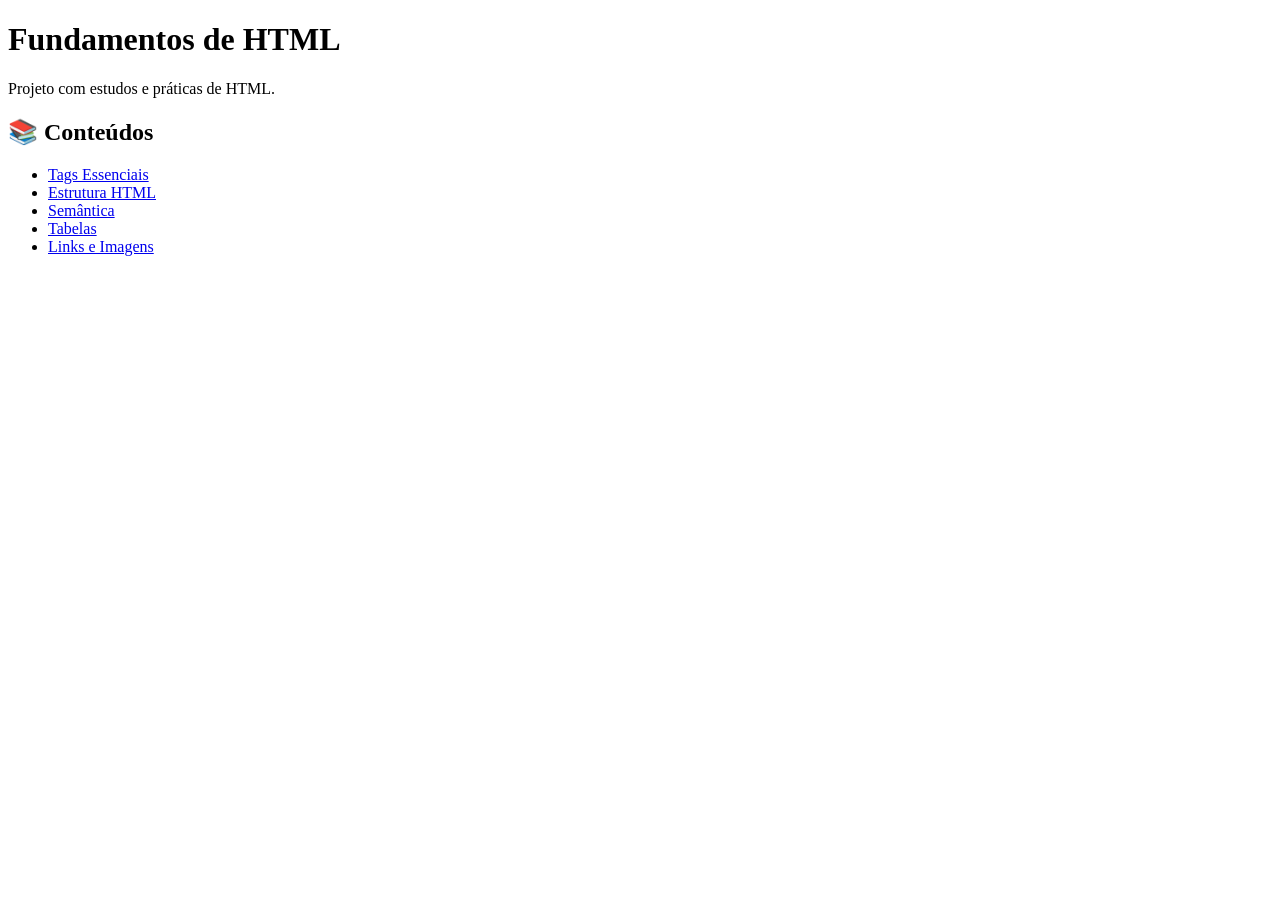
==== index.html @ d6fd26ad "adiciona index principal html" ====
<!DOCTYPE html>
<html lang="pt-BR">
<head>
  <meta charset="UTF-8">
  <title>Fundamentos de HTML</title>
</head>
<body>

  <h1>Fundamentos de HTML</h1>
  <p>Projeto com estudos e práticas de HTML.</p>

  <h2>📚 Conteúdos</h2>

  <ul>
    <li><a href="TAGS-ESSENCIAIS/index.html">Tags Essenciais</a></li>
    <li><a href="TAGS-ESTRUTURA-HTML/index.html">Estrutura HTML</a></li>
    <li><a href="semantica/index.html">Semântica</a></li>
    <li><a href="tabelas/index.html">Tabelas</a></li>
    <li><a href="atributos-links-imagens/index.html">Links e Imagens</a></li>
  </ul>

</body>
</html>
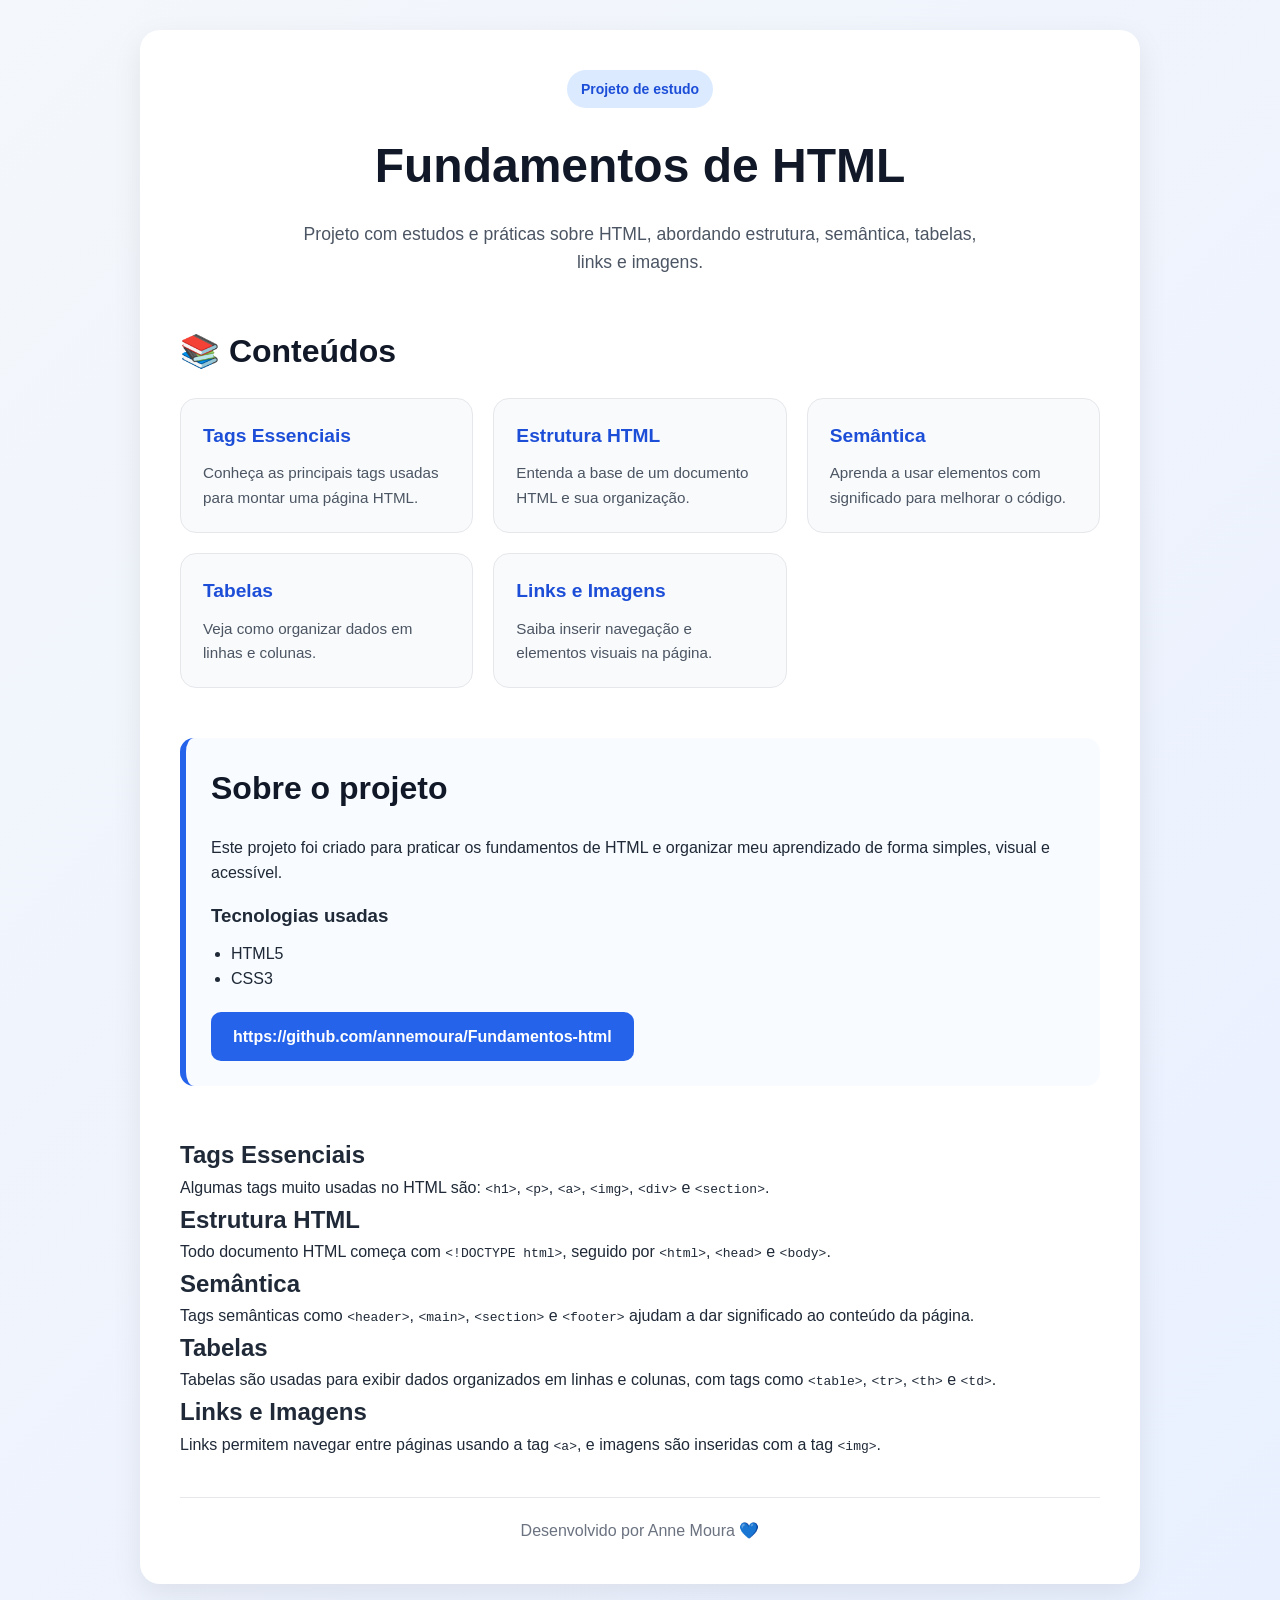
==== commit 92f6fcb8: "Adiciona estilo CSS ao projeto Fundamentos HTML" ====
--- a/index.html
+++ b/index.html
@@ -2,22 +2,116 @@
 <html lang="pt-BR">
 <head>
   <meta charset="UTF-8">
+  <meta name="viewport" content="width=device-width, initial-scale=1.0">
   <title>Fundamentos de HTML</title>
+  <link rel="stylesheet" href="style.css">
 </head>
 <body>
+  <main class="container">
+    <header class="hero">
+      <span class="tag">Projeto de estudo</span>
+      <h1>Fundamentos de HTML</h1>
+      <p class="descricao">
+        Projeto com estudos e práticas sobre HTML, abordando estrutura,
+        semântica, tabelas, links e imagens.
+      </p>
+    </header>
 
-  <h1>Fundamentos de HTML</h1>
-  <p>Projeto com estudos e práticas de HTML.</p>
+    <section class="conteudos">
+      <h2>📚 Conteúdos</h2>
 
-  <h2>📚 Conteúdos</h2>
+      <div class="grid-cards">
+        <a href="#tags" class="card">
+          <h3>Tags Essenciais</h3>
+          <p>Conheça as principais tags usadas para montar uma página HTML.</p>
+        </a>
 
-  <ul>
-    <li><a href="TAGS-ESSENCIAIS/index.html">Tags Essenciais</a></li>
-    <li><a href="TAGS-ESTRUTURA-HTML/index.html">Estrutura HTML</a></li>
-    <li><a href="semantica/index.html">Semântica</a></li>
-    <li><a href="tabelas/index.html">Tabelas</a></li>
-    <li><a href="atributos-links-imagens/index.html">Links e Imagens</a></li>
-  </ul>
+        <a href="#estrutura" class="card">
+          <h3>Estrutura HTML</h3>
+          <p>Entenda a base de um documento HTML e sua organização.</p>
+        </a>
 
+        <a href="#semantica" class="card">
+          <h3>Semântica</h3>
+          <p>Aprenda a usar elementos com significado para melhorar o código.</p>
+        </a>
+
+        <a href="#tabelas" class="card">
+          <h3>Tabelas</h3>
+          <p>Veja como organizar dados em linhas e colunas.</p>
+        </a>
+
+        <a href="#links-imagens" class="card">
+          <h3>Links e Imagens</h3>
+          <p>Saiba inserir navegação e elementos visuais na página.</p>
+        </a>
+      </div>
+    </section>
+
+    <section class="sobre">
+      <h2>Sobre o projeto</h2>
+      <p>
+        Este projeto foi criado para praticar os fundamentos de HTML e organizar
+        meu aprendizado de forma simples, visual e acessível.
+      </p>
+
+      <h3>Tecnologias usadas</h3>
+      <ul>
+        <li>HTML5</li>
+        <li>CSS3</li>
+      </ul>
+
+      <a href="https://github.com/annemoura/Fundamentos-html" target="_blank" class="botao">https://github.com/annemoura/Fundamentos-html</a>
+    </section>
+
+    <section id="tags" class="secao-estudo">
+      <h2>Tags Essenciais</h2>
+      <p>
+        Algumas tags muito usadas no HTML são:
+        <code>&lt;h1&gt;</code>, <code>&lt;p&gt;</code>, <code>&lt;a&gt;</code>,
+        <code>&lt;img&gt;</code>, <code>&lt;div&gt;</code> e <code>&lt;section&gt;</code>.
+      </p>
+    </section>
+
+    <section id="estrutura" class="secao-estudo">
+      <h2>Estrutura HTML</h2>
+      <p>
+        Todo documento HTML começa com <code>&lt;!DOCTYPE html&gt;</code>,
+        seguido por <code>&lt;html&gt;</code>, <code>&lt;head&gt;</code> e
+        <code>&lt;body&gt;</code>.
+      </p>
+    </section>
+
+    <section id="semantica" class="secao-estudo">
+      <h2>Semântica</h2>
+      <p>
+        Tags semânticas como <code>&lt;header&gt;</code>, <code>&lt;main&gt;</code>,
+        <code>&lt;section&gt;</code> e <code>&lt;footer&gt;</code> ajudam a dar
+        significado ao conteúdo da página.
+      </p>
+    </section>
+
+    <section id="tabelas" class="secao-estudo">
+      <h2>Tabelas</h2>
+      <p>
+        Tabelas são usadas para exibir dados organizados em linhas e colunas,
+        com tags como <code>&lt;table&gt;</code>, <code>&lt;tr&gt;</code>,
+        <code>&lt;th&gt;</code> e <code>&lt;td&gt;</code>.
+      </p>
+    </section>
+
+    <section id="links-imagens" class="secao-estudo">
+      <h2>Links e Imagens</h2>
+      <p>
+        Links permitem navegar entre páginas usando a tag
+        <code>&lt;a&gt;</code>, e imagens são inseridas com a tag
+        <code>&lt;img&gt;</code>.
+      </p>
+    </section>
+
+    <footer class="rodape">
+      <p>Desenvolvido por Anne Moura 💙</p>
+    </footer>
+  </main>
 </body>
 </html>
--- a/style.css
+++ b/style.css
@@ -0,0 +1,160 @@
+* {
+  margin: 0;
+  padding: 0;
+  box-sizing: border-box;
+}
+
+html {
+  scroll-behavior: smooth;
+}
+
+body {
+  font-family: Arial, Helvetica, sans-serif;
+  background: linear-gradient(135deg, #f4f7fb, #e9f0ff);
+  color: #1f2937;
+  line-height: 1.6;
+  padding: 30px 20px;
+}
+
+.container {
+  max-width: 1000px;
+  margin: 0 auto;
+  background: #ffffff;
+  border-radius: 20px;
+  padding: 40px;
+  box-shadow: 0 10px 30px rgba(0, 0, 0, 0.08);
+}
+
+.hero {
+  text-align: center;
+  margin-bottom: 50px;
+}
+
+.tag {
+  display: inline-block;
+  background-color: #dbeafe;
+  color: #1d4ed8;
+  font-size: 14px;
+  font-weight: bold;
+  padding: 8px 14px;
+  border-radius: 999px;
+  margin-bottom: 20px;
+}
+
+.hero h1 {
+  font-size: 3rem;
+  color: #111827;
+  margin-bottom: 15px;
+}
+
+.descricao {
+  font-size: 1.1rem;
+  color: #4b5563;
+  max-width: 700px;
+  margin: 0 auto;
+}
+
+.conteudos {
+  margin-bottom: 50px;
+}
+
+.conteudos h2,
+.sobre h2 {
+  font-size: 2rem;
+  margin-bottom: 20px;
+  color: #111827;
+}
+
+.grid-cards {
+  display: grid;
+  grid-template-columns: repeat(auto-fit, minmax(220px, 1fr));
+  gap: 20px;
+}
+
+.card {
+  background: #f9fafb;
+  border: 1px solid #e5e7eb;
+  border-radius: 16px;
+  padding: 22px;
+  text-decoration: none;
+  color: inherit;
+  transition: transform 0.25s ease, box-shadow 0.25s ease, border-color 0.25s ease;
+}
+
+.card:hover {
+  transform: translateY(-6px);
+  box-shadow: 0 10px 20px rgba(29, 78, 216, 0.12);
+  border-color: #93c5fd;
+}
+
+.card h3 {
+  color: #1d4ed8;
+  margin-bottom: 10px;
+  font-size: 1.2rem;
+}
+
+.card p {
+  color: #4b5563;
+  font-size: 0.95rem;
+}
+
+.sobre {
+  background: #f8fbff;
+  border-left: 6px solid #2563eb;
+  padding: 25px;
+  border-radius: 14px;
+  margin-bottom: 50px;
+}
+
+.sobre p {
+  margin-bottom: 15px;
+}
+
+.sobre h3 {
+  margin-bottom: 10px;
+  color: #1f2937;
+}
+
+.sobre ul {
+  margin-left: 20px;
+  margin-bottom: 20px;
+}
+
+.botao {
+  display: inline-block;
+  background: #2563eb;
+  color: white;
+  text-decoration: none;
+  padding: 12px 22px;
+  border-radius: 10px;
+  font-weight: bold;
+  transition: background 0.25s ease, transform 0.25s ease;
+}
+
+.botao:hover {
+  background: #1d4ed8;
+  transform: scale(1.03);
+}
+
+.rodape {
+  text-align: center;
+  margin-top: 40px;
+  padding-top: 20px;
+  border-top: 1px solid #e5e7eb;
+  color: #6b7280;
+}
+
+@media (max-width: 768px) {
+  .container {
+    padding: 25px;
+  }
+
+  .hero h1 {
+    font-size: 2.2rem;
+  }
+
+  .conteudos h2,
+  .sobre h2 {
+    font-size: 1.5rem;
+  }
+}
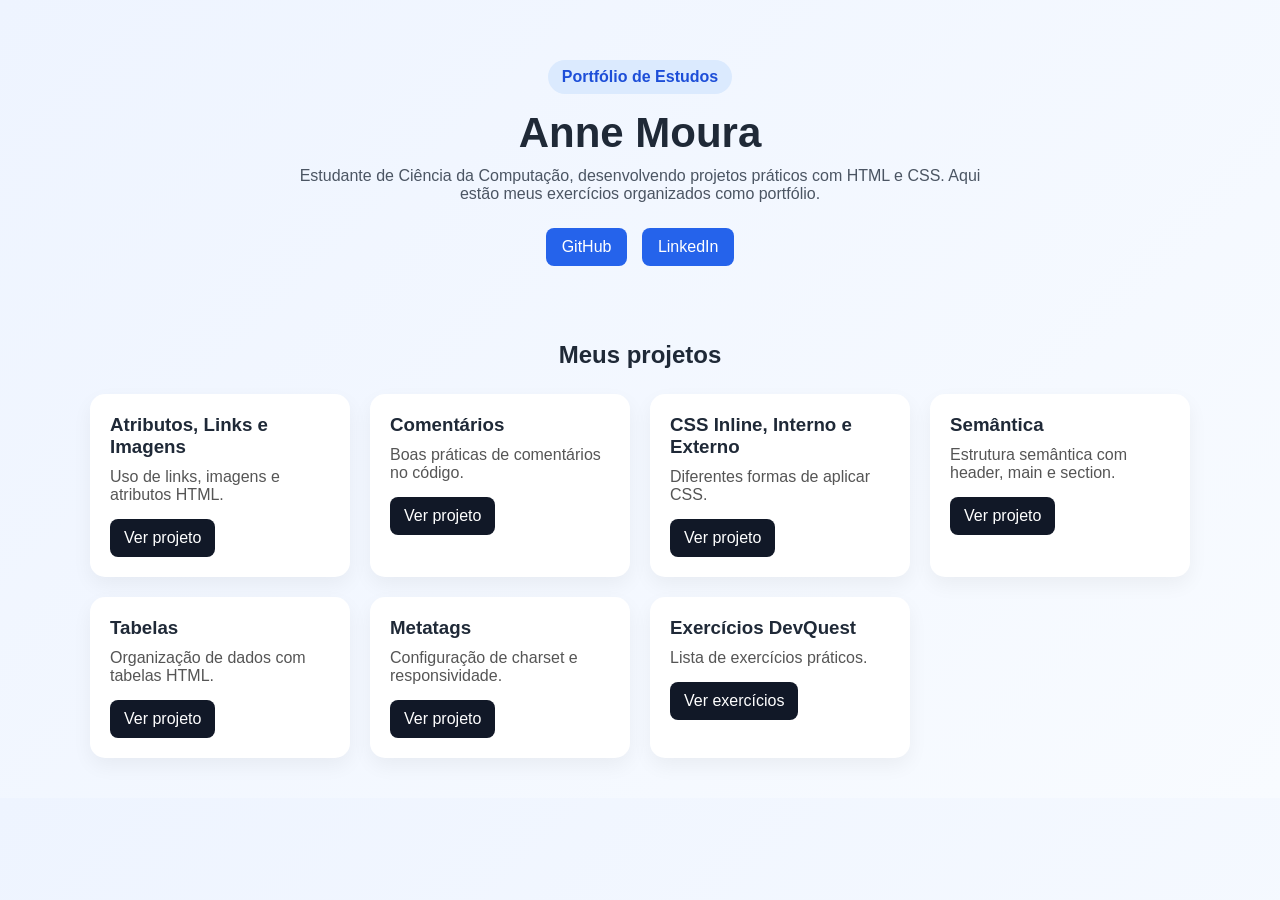
==== commit b5e3bd33: "portfolio completo com todos exercicios" ====
--- a/index.html
+++ b/index.html
@@ -3,115 +3,78 @@
 <head>
   <meta charset="UTF-8">
   <meta name="viewport" content="width=device-width, initial-scale=1.0">
-  <title>Fundamentos de HTML</title>
+  <title>Portfólio | Anne Moura</title>
   <link rel="stylesheet" href="style.css">
 </head>
 <body>
+
+  <header class="hero">
+    <div class="container">
+      <p class="tag">Portfólio de Estudos</p>
+      <h1>Anne Moura</h1>
+      <p class="subtitle">
+        Estudante de Ciência da Computação, desenvolvendo projetos práticos com HTML e CSS.
+        Aqui estão meus exercícios organizados como portfólio.
+      </p>
+
+      <div class="top-buttons">
+        <a href="https://github.com/annemoura" target="_blank">GitHub</a>
+        <a href="https://www.linkedin.com/in/anne-moura-4a4567319" target="_blank">LinkedIn</a>
+      </div>
+    </div>
+  </header>
+
   <main class="container">
-    <header class="hero">
-      <span class="tag">Projeto de estudo</span>
-      <h1>Fundamentos de HTML</h1>
-      <p class="descricao">
-        Projeto com estudos e práticas sobre HTML, abordando estrutura,
-        semântica, tabelas, links e imagens.
-      </p>
-    </header>
+    <section class="section">
+      <h2>Meus projetos</h2>
 
-    <section class="conteudos">
-      <h2>📚 Conteúdos</h2>
+      <div class="grid">
 
-      <div class="grid-cards">
-        <a href="#tags" class="card">
-          <h3>Tags Essenciais</h3>
-          <p>Conheça as principais tags usadas para montar uma página HTML.</p>
-        </a>
+        <article class="card">
+          <h3>Atributos, Links e Imagens</h3>
+          <p>Uso de links, imagens e atributos HTML.</p>
+          <a href="./atributos-links-imagens/index.html" target="_blank" class="btn">Ver projeto</a>
+        </article>
 
-        <a href="#estrutura" class="card">
-          <h3>Estrutura HTML</h3>
-          <p>Entenda a base de um documento HTML e sua organização.</p>
-        </a>
+        <article class="card">
+          <h3>Comentários</h3>
+          <p>Boas práticas de comentários no código.</p>
+          <a href="./comentarios/index.html" target="_blank" class="btn">Ver projeto</a>
+        </article>
 
-        <a href="#semantica" class="card">
+        <article class="card">
+          <h3>CSS Inline, Interno e Externo</h3>
+          <p>Diferentes formas de aplicar CSS.</p>
+          <a href="./css-inline-externo-interno/index.html" target="_blank" class="btn">Ver projeto</a>
+        </article>
+
+        <article class="card">
           <h3>Semântica</h3>
-          <p>Aprenda a usar elementos com significado para melhorar o código.</p>
-        </a>
+          <p>Estrutura semântica com header, main e section.</p>
+          <a href="./semantica/index.html" target="_blank" class="btn">Ver projeto</a>
+        </article>
 
-        <a href="#tabelas" class="card">
+        <article class="card">
           <h3>Tabelas</h3>
-          <p>Veja como organizar dados em linhas e colunas.</p>
-        </a>
+          <p>Organização de dados com tabelas HTML.</p>
+          <a href="./tabelas/index.html" target="_blank" class="btn">Ver projeto</a>
+        </article>
 
-        <a href="#links-imagens" class="card">
-          <h3>Links e Imagens</h3>
-          <p>Saiba inserir navegação e elementos visuais na página.</p>
-        </a>
+        <article class="card">
+          <h3>Metatags</h3>
+          <p>Configuração de charset e responsividade.</p>
+          <a href="./METATAGS/index.html" target="_blank" class="btn">Ver projeto</a>
+        </article>
+
+        <article class="card">
+          <h3>Exercícios DevQuest</h3>
+          <p>Lista de exercícios práticos.</p>
+          <a href="./EXERCICIOS-DEV-QUEST/index.html" target="_blank" class="btn">Ver exercícios</a>
+        </article>
+
       </div>
     </section>
+  </main>
 
-    <section class="sobre">
-      <h2>Sobre o projeto</h2>
-      <p>
-        Este projeto foi criado para praticar os fundamentos de HTML e organizar
-        meu aprendizado de forma simples, visual e acessível.
-      </p>
-
-      <h3>Tecnologias usadas</h3>
-      <ul>
-        <li>HTML5</li>
-        <li>CSS3</li>
-      </ul>
-
-      <a href="https://github.com/annemoura/Fundamentos-html" target="_blank" class="botao">https://github.com/annemoura/Fundamentos-html</a>
-    </section>
-
-    <section id="tags" class="secao-estudo">
-      <h2>Tags Essenciais</h2>
-      <p>
-        Algumas tags muito usadas no HTML são:
-        <code>&lt;h1&gt;</code>, <code>&lt;p&gt;</code>, <code>&lt;a&gt;</code>,
-        <code>&lt;img&gt;</code>, <code>&lt;div&gt;</code> e <code>&lt;section&gt;</code>.
-      </p>
-    </section>
-
-    <section id="estrutura" class="secao-estudo">
-      <h2>Estrutura HTML</h2>
-      <p>
-        Todo documento HTML começa com <code>&lt;!DOCTYPE html&gt;</code>,
-        seguido por <code>&lt;html&gt;</code>, <code>&lt;head&gt;</code> e
-        <code>&lt;body&gt;</code>.
-      </p>
-    </section>
-
-    <section id="semantica" class="secao-estudo">
-      <h2>Semântica</h2>
-      <p>
-        Tags semânticas como <code>&lt;header&gt;</code>, <code>&lt;main&gt;</code>,
-        <code>&lt;section&gt;</code> e <code>&lt;footer&gt;</code> ajudam a dar
-        significado ao conteúdo da página.
-      </p>
-    </section>
-
-    <section id="tabelas" class="secao-estudo">
-      <h2>Tabelas</h2>
-      <p>
-        Tabelas são usadas para exibir dados organizados em linhas e colunas,
-        com tags como <code>&lt;table&gt;</code>, <code>&lt;tr&gt;</code>,
-        <code>&lt;th&gt;</code> e <code>&lt;td&gt;</code>.
-      </p>
-    </section>
-
-    <section id="links-imagens" class="secao-estudo">
-      <h2>Links e Imagens</h2>
-      <p>
-        Links permitem navegar entre páginas usando a tag
-        <code>&lt;a&gt;</code>, e imagens são inseridas com a tag
-        <code>&lt;img&gt;</code>.
-      </p>
-    </section>
-
-    <footer class="rodape">
-      <p>Desenvolvido por Anne Moura 💙</p>
-    </footer>
-  </main>
 </body>
 </html>
--- a/style.css
+++ b/style.css
@@ -4,157 +4,98 @@
   box-sizing: border-box;
 }
 
-html {
-  scroll-behavior: smooth;
-}
-
 body {
   font-family: Arial, Helvetica, sans-serif;
-  background: linear-gradient(135deg, #f4f7fb, #e9f0ff);
+  background: linear-gradient(135deg, #eef4ff, #f8fbff);
   color: #1f2937;
-  line-height: 1.6;
-  padding: 30px 20px;
 }
 
 .container {
-  max-width: 1000px;
+  width: min(1100px, 90%);
   margin: 0 auto;
-  background: #ffffff;
-  border-radius: 20px;
-  padding: 40px;
-  box-shadow: 0 10px 30px rgba(0, 0, 0, 0.08);
 }
 
 .hero {
   text-align: center;
-  margin-bottom: 50px;
+  padding: 60px 0 30px;
 }
 
 .tag {
-  display: inline-block;
-  background-color: #dbeafe;
+  background: #dbeafe;
   color: #1d4ed8;
-  font-size: 14px;
-  font-weight: bold;
   padding: 8px 14px;
   border-radius: 999px;
-  margin-bottom: 20px;
+  font-weight: bold;
+  display: inline-block;
+  margin-bottom: 15px;
 }
 
 .hero h1 {
-  font-size: 3rem;
-  color: #111827;
-  margin-bottom: 15px;
+  font-size: 42px;
+  margin-bottom: 10px;
 }
 
-.descricao {
-  font-size: 1.1rem;
-  color: #4b5563;
+.subtitle {
   max-width: 700px;
   margin: 0 auto;
+  color: #4b5563;
 }
 
-.conteudos {
-  margin-bottom: 50px;
+.top-buttons {
+  margin-top: 20px;
 }
 
-.conteudos h2,
-.sobre h2 {
-  font-size: 2rem;
-  margin-bottom: 20px;
-  color: #111827;
+.top-buttons a {
+  text-decoration: none;
+  background: #2563eb;
+  color: white;
+  padding: 10px 16px;
+  border-radius: 8px;
+  margin: 5px;
+  display: inline-block;
 }
 
-.grid-cards {
+.section {
+  padding: 40px 0;
+}
+
+.section h2 {
+  text-align: center;
+  margin-bottom: 25px;
+}
+
+.grid {
   display: grid;
-  grid-template-columns: repeat(auto-fit, minmax(220px, 1fr));
+  grid-template-columns: repeat(auto-fit, minmax(250px, 1fr));
   gap: 20px;
 }
 
 .card {
-  background: #f9fafb;
-  border: 1px solid #e5e7eb;
-  border-radius: 16px;
-  padding: 22px;
-  text-decoration: none;
-  color: inherit;
-  transition: transform 0.25s ease, box-shadow 0.25s ease, border-color 0.25s ease;
+  background: white;
+  padding: 20px;
+  border-radius: 15px;
+  box-shadow: 0 8px 20px rgba(0,0,0,0.05);
+  transition: 0.3s;
 }
 
 .card:hover {
-  transform: translateY(-6px);
-  box-shadow: 0 10px 20px rgba(29, 78, 216, 0.12);
-  border-color: #93c5fd;
+  transform: translateY(-5px);
 }
 
 .card h3 {
-  color: #1d4ed8;
   margin-bottom: 10px;
-  font-size: 1.2rem;
 }
 
 .card p {
-  color: #4b5563;
-  font-size: 0.95rem;
-}
-
-.sobre {
-  background: #f8fbff;
-  border-left: 6px solid #2563eb;
-  padding: 25px;
-  border-radius: 14px;
-  margin-bottom: 50px;
-}
-
-.sobre p {
+  color: #555;
   margin-bottom: 15px;
 }
 
-.sobre h3 {
-  margin-bottom: 10px;
-  color: #1f2937;
-}
-
-.sobre ul {
-  margin-left: 20px;
-  margin-bottom: 20px;
-}
-
-.botao {
+.btn {
   display: inline-block;
-  background: #2563eb;
+  text-decoration: none;
+  background: #111827;
   color: white;
-  text-decoration: none;
-  padding: 12px 22px;
-  border-radius: 10px;
-  font-weight: bold;
-  transition: background 0.25s ease, transform 0.25s ease;
-}
-
-.botao:hover {
-  background: #1d4ed8;
-  transform: scale(1.03);
-}
-
-.rodape {
-  text-align: center;
-  margin-top: 40px;
-  padding-top: 20px;
-  border-top: 1px solid #e5e7eb;
-  color: #6b7280;
-}
-
-@media (max-width: 768px) {
-  .container {
-    padding: 25px;
-  }
-
-  .hero h1 {
-    font-size: 2.2rem;
-  }
-
-  .conteudos h2,
-  .sobre h2 {
-    font-size: 1.5rem;
-  }
+  padding: 10px 14px;
+  border-radius: 8px;
 }
